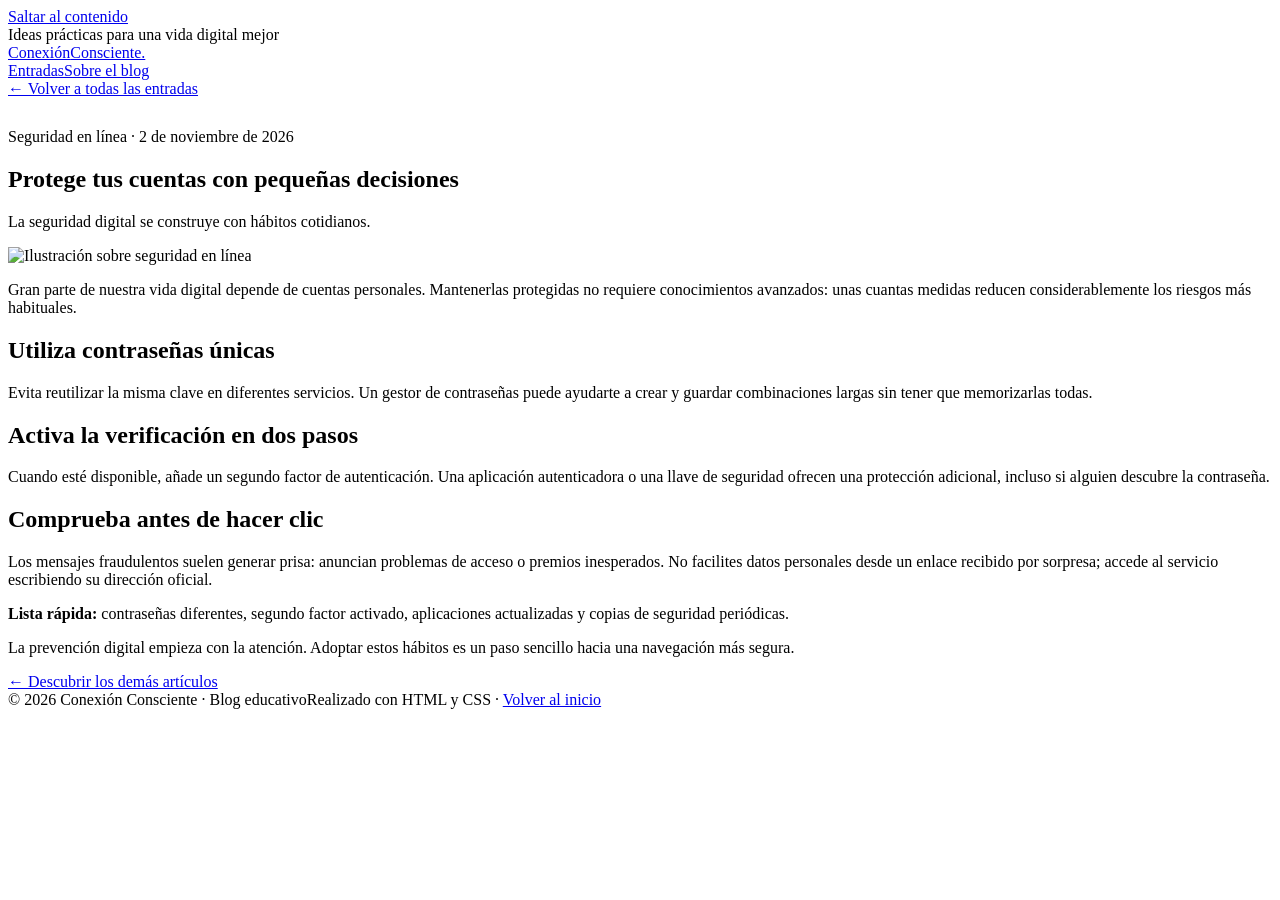
==== protege-tus-cuentas.html @ 4d362c2f "Publicar protege-tus-cuentas.html" ====
<!doctype html><html lang="es"><head><meta charset="utf-8"><meta name="viewport" content="width=device-width, initial-scale=1"><meta name="description" content="Contraseñas, doble verificación y enlaces sospechosos: una guía básica para navegar con confianza."><title>Protege tus cuentas con pequeñas decisiones | Conexión Consciente</title><link rel="stylesheet" href="assets/styles.css"></head><body><a class="skip" href="#contenido">Saltar al contenido</a><div class="topbar">Ideas prácticas para una vida digital mejor</div><header class="site-header"><nav class="nav wrap" aria-label="Navegación principal"><a class="brand" href="index.html">Conexión<span>Consciente.</span></a><div class="nav-links"><a href="index.html#entradas">Entradas</a><a href="index.html#sobre-el-blog">Sobre el blog</a></div></nav></header><main id="contenido"><article class="article-layout"><a class="back" href="index.html#entradas">← Volver a todas las entradas</a><p class="eyebrow" style="margin-top:30px">Seguridad en línea · 2 de noviembre de 2026</p><h1 class="article-title">Protege tus cuentas con pequeñas decisiones</h1><p class="article-subtitle">La seguridad digital se construye con hábitos cotidianos.</p><img class="article-hero" src="assets/seguridad.svg" alt="Ilustración sobre seguridad en línea"><div class="article-content"><p>Gran parte de nuestra vida digital depende de cuentas personales. Mantenerlas protegidas no requiere conocimientos avanzados: unas cuantas medidas reducen considerablemente los riesgos más habituales.</p><h2>Utiliza contraseñas únicas</h2><p>Evita reutilizar la misma clave en diferentes servicios. Un gestor de contraseñas puede ayudarte a crear y guardar combinaciones largas sin tener que memorizarlas todas.</p><h2>Activa la verificación en dos pasos</h2><p>Cuando esté disponible, añade un segundo factor de autenticación. Una aplicación autenticadora o una llave de seguridad ofrecen una protección adicional, incluso si alguien descubre la contraseña.</p><h2>Comprueba antes de hacer clic</h2><p>Los mensajes fraudulentos suelen generar prisa: anuncian problemas de acceso o premios inesperados. No facilites datos personales desde un enlace recibido por sorpresa; accede al servicio escribiendo su dirección oficial.</p><div class="note"><strong>Lista rápida:</strong> contraseñas diferentes, segundo factor activado, aplicaciones actualizadas y copias de seguridad periódicas.</div><p>La prevención digital empieza con la atención. Adoptar estos hábitos es un paso sencillo hacia una navegación más segura.</p></div><div class="article-footer"><a class="read-link" href="index.html#entradas">← Descubrir los demás artículos</a></div></article></main><footer class="footer"><div class="wrap footer-inner"><span>© 2026 Conexión Consciente · Blog educativo</span><span>Realizado con HTML y CSS · <a href="index.html">Volver al inicio</a></span></div></footer></body></html>
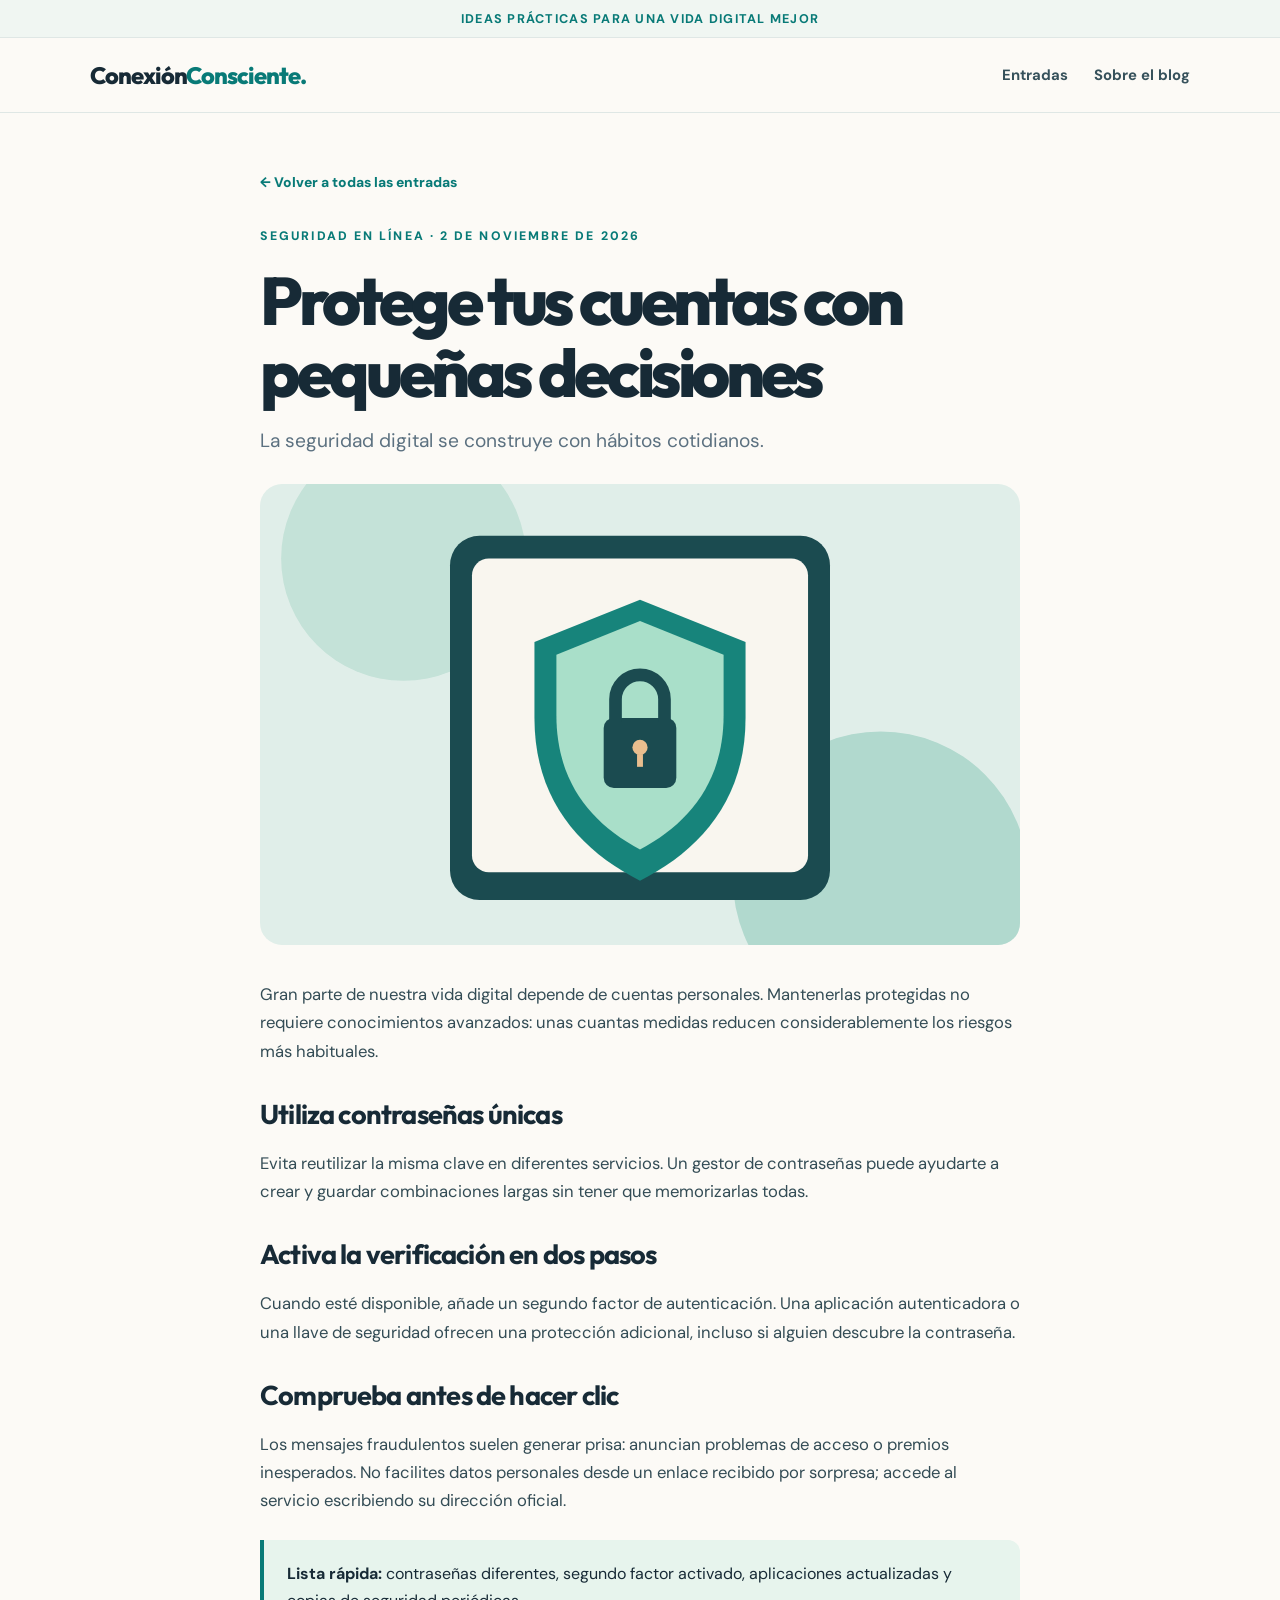
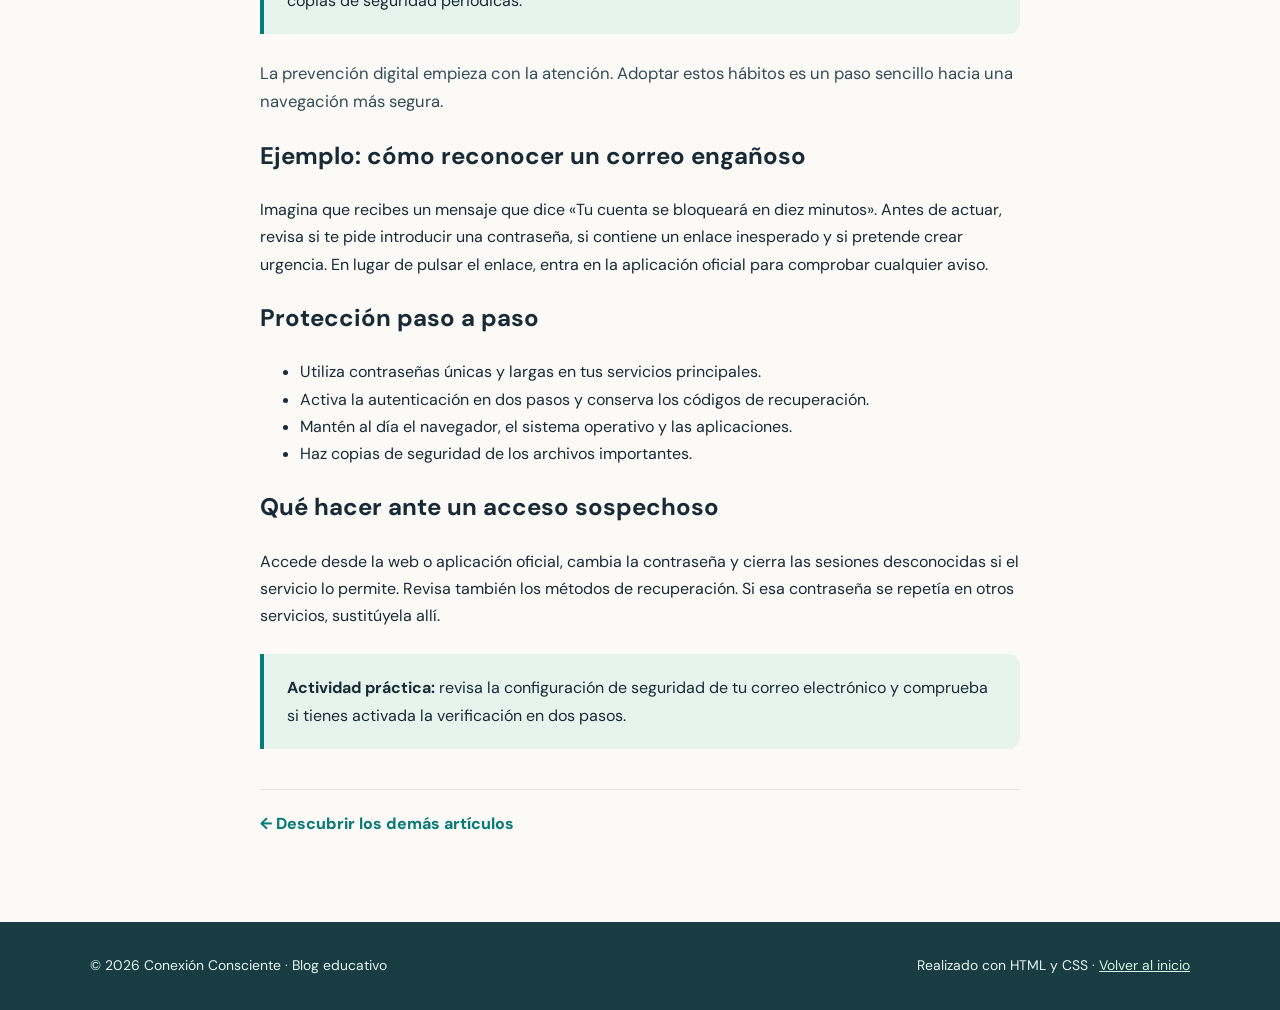
==== commit 6bca21a0: "Ampliar explicaciones y ejemplos de protege-tus-cuentas.html" ====
--- a/protege-tus-cuentas.html
+++ b/protege-tus-cuentas.html
@@ -1 +1 @@
-<!doctype html><html lang="es"><head><meta charset="utf-8"><meta name="viewport" content="width=device-width, initial-scale=1"><meta name="description" content="Contraseñas, doble verificación y enlaces sospechosos: una guía básica para navegar con confianza."><title>Protege tus cuentas con pequeñas decisiones | Conexión Consciente</title><link rel="stylesheet" href="assets/styles.css"></head><body><a class="skip" href="#contenido">Saltar al contenido</a><div class="topbar">Ideas prácticas para una vida digital mejor</div><header class="site-header"><nav class="nav wrap" aria-label="Navegación principal"><a class="brand" href="index.html">Conexión<span>Consciente.</span></a><div class="nav-links"><a href="index.html#entradas">Entradas</a><a href="index.html#sobre-el-blog">Sobre el blog</a></div></nav></header><main id="contenido"><article class="article-layout"><a class="back" href="index.html#entradas">← Volver a todas las entradas</a><p class="eyebrow" style="margin-top:30px">Seguridad en línea · 2 de noviembre de 2026</p><h1 class="article-title">Protege tus cuentas con pequeñas decisiones</h1><p class="article-subtitle">La seguridad digital se construye con hábitos cotidianos.</p><img class="article-hero" src="assets/seguridad.svg" alt="Ilustración sobre seguridad en línea"><div class="article-content"><p>Gran parte de nuestra vida digital depende de cuentas personales. Mantenerlas protegidas no requiere conocimientos avanzados: unas cuantas medidas reducen considerablemente los riesgos más habituales.</p><h2>Utiliza contraseñas únicas</h2><p>Evita reutilizar la misma clave en diferentes servicios. Un gestor de contraseñas puede ayudarte a crear y guardar combinaciones largas sin tener que memorizarlas todas.</p><h2>Activa la verificación en dos pasos</h2><p>Cuando esté disponible, añade un segundo factor de autenticación. Una aplicación autenticadora o una llave de seguridad ofrecen una protección adicional, incluso si alguien descubre la contraseña.</p><h2>Comprueba antes de hacer clic</h2><p>Los mensajes fraudulentos suelen generar prisa: anuncian problemas de acceso o premios inesperados. No facilites datos personales desde un enlace recibido por sorpresa; accede al servicio escribiendo su dirección oficial.</p><div class="note"><strong>Lista rápida:</strong> contraseñas diferentes, segundo factor activado, aplicaciones actualizadas y copias de seguridad periódicas.</div><p>La prevención digital empieza con la atención. Adoptar estos hábitos es un paso sencillo hacia una navegación más segura.</p></div><div class="article-footer"><a class="read-link" href="index.html#entradas">← Descubrir los demás artículos</a></div></article></main><footer class="footer"><div class="wrap footer-inner"><span>© 2026 Conexión Consciente · Blog educativo</span><span>Realizado con HTML y CSS · <a href="index.html">Volver al inicio</a></span></div></footer></body></html>+<!doctype html><html lang="es"><head><meta charset="utf-8"><meta name="viewport" content="width=device-width, initial-scale=1"><meta name="description" content="Contraseñas, doble verificación y enlaces sospechosos: una guía básica para navegar con confianza."><title>Protege tus cuentas con pequeñas decisiones | Conexión Consciente</title><link rel="stylesheet" href="assets/styles.css"></head><body><a class="skip" href="#contenido">Saltar al contenido</a><div class="topbar">Ideas prácticas para una vida digital mejor</div><header class="site-header"><nav class="nav wrap" aria-label="Navegación principal"><a class="brand" href="index.html">Conexión<span>Consciente.</span></a><div class="nav-links"><a href="index.html#entradas">Entradas</a><a href="index.html#sobre-el-blog">Sobre el blog</a></div></nav></header><main id="contenido"><article class="article-layout"><a class="back" href="index.html#entradas">← Volver a todas las entradas</a><p class="eyebrow" style="margin-top:30px">Seguridad en línea · 2 de noviembre de 2026</p><h1 class="article-title">Protege tus cuentas con pequeñas decisiones</h1><p class="article-subtitle">La seguridad digital se construye con hábitos cotidianos.</p><img class="article-hero" src="assets/seguridad.svg" alt="Ilustración sobre seguridad en línea"><div class="article-content"><p>Gran parte de nuestra vida digital depende de cuentas personales. Mantenerlas protegidas no requiere conocimientos avanzados: unas cuantas medidas reducen considerablemente los riesgos más habituales.</p><h2>Utiliza contraseñas únicas</h2><p>Evita reutilizar la misma clave en diferentes servicios. Un gestor de contraseñas puede ayudarte a crear y guardar combinaciones largas sin tener que memorizarlas todas.</p><h2>Activa la verificación en dos pasos</h2><p>Cuando esté disponible, añade un segundo factor de autenticación. Una aplicación autenticadora o una llave de seguridad ofrecen una protección adicional, incluso si alguien descubre la contraseña.</p><h2>Comprueba antes de hacer clic</h2><p>Los mensajes fraudulentos suelen generar prisa: anuncian problemas de acceso o premios inesperados. No facilites datos personales desde un enlace recibido por sorpresa; accede al servicio escribiendo su dirección oficial.</p><div class="note"><strong>Lista rápida:</strong> contraseñas diferentes, segundo factor activado, aplicaciones actualizadas y copias de seguridad periódicas.</div><p>La prevención digital empieza con la atención. Adoptar estos hábitos es un paso sencillo hacia una navegación más segura.</p></div><h2>Ejemplo: cómo reconocer un correo engañoso</h2><p>Imagina que recibes un mensaje que dice «Tu cuenta se bloqueará en diez minutos». Antes de actuar, revisa si te pide introducir una contraseña, si contiene un enlace inesperado y si pretende crear urgencia. En lugar de pulsar el enlace, entra en la aplicación oficial para comprobar cualquier aviso.</p><h2>Protección paso a paso</h2><ul><li>Utiliza contraseñas únicas y largas en tus servicios principales.</li><li>Activa la autenticación en dos pasos y conserva los códigos de recuperación.</li><li>Mantén al día el navegador, el sistema operativo y las aplicaciones.</li><li>Haz copias de seguridad de los archivos importantes.</li></ul><h2>Qué hacer ante un acceso sospechoso</h2><p>Accede desde la web o aplicación oficial, cambia la contraseña y cierra las sesiones desconocidas si el servicio lo permite. Revisa también los métodos de recuperación. Si esa contraseña se repetía en otros servicios, sustitúyela allí.</p><div class="note"><strong>Actividad práctica:</strong> revisa la configuración de seguridad de tu correo electrónico y comprueba si tienes activada la verificación en dos pasos.</div></div><div class="article-footer"><a class="read-link" href="index.html#entradas">← Descubrir los demás artículos</a></div></article></main><footer class="footer"><div class="wrap footer-inner"><span>© 2026 Conexión Consciente · Blog educativo</span><span>Realizado con HTML y CSS · <a href="index.html">Volver al inicio</a></span></div></footer></body></html>
--- a/assets/styles.css
+++ b/assets/styles.css
@@ -0,0 +1,4 @@
+@import url('https://fonts.googleapis.com/css2?family=DM+Sans:wght@400;500;600;700&family=Outfit:wght@400;500;600;700;800&display=swap');
+:root{--ink:#172a36;--muted:#5c7180;--sea:#087a77;--mint:#d9f3e9;--cream:#fcfaf6;--border:#dfe7e5;--shadow:0 16px 45px rgba(22,62,65,.10)}
+*{box-sizing:border-box}html{scroll-behavior:smooth}body{margin:0;background:var(--cream);color:var(--ink);font-family:'DM Sans',Arial,sans-serif;line-height:1.7}a{color:inherit}a:focus-visible{outline:3px solid #f5a65c;outline-offset:4px}img{max-width:100%;display:block}.wrap{width:min(1100px,calc(100% - 42px));margin:auto}.topbar{background:#f0f6f2;border-bottom:1px solid var(--border);font-size:.79rem;color:var(--sea);font-weight:700;letter-spacing:.1em;text-transform:uppercase;text-align:center;padding:8px 12px}.site-header{background:rgba(252,250,246,.96);border-bottom:1px solid var(--border);position:sticky;top:0;z-index:10;backdrop-filter:blur(10px)}.nav{display:flex;justify-content:space-between;align-items:center;gap:20px;min-height:74px}.brand{text-decoration:none;font-family:Outfit,Arial,sans-serif;font-size:1.48rem;font-weight:800;letter-spacing:-.045em}.brand span{color:var(--sea)}.nav-links{display:flex;gap:26px;align-items:center}.nav-links a{font-size:.93rem;font-weight:700;text-decoration:none;color:#36515b}.nav-links a:hover,.nav-links a[aria-current=page]{color:var(--sea)}.hero{padding:85px 0 75px;display:grid;grid-template-columns:1.05fr .95fr;align-items:center;gap:45px}.eyebrow{color:var(--sea);font-size:.77rem;text-transform:uppercase;font-weight:800;letter-spacing:.17em;margin:0 0 17px}.hero h1,.article-title{font-family:Outfit,Arial,sans-serif;font-weight:800;line-height:1.08;letter-spacing:-.065em;font-size:clamp(2.8rem,6.1vw,5.1rem);margin:0 0 24px}.hero h1 em{font-style:normal;color:var(--sea)}.lead{font-size:1.14rem;color:var(--muted);max-width:540px;line-height:1.8}.btn{display:inline-flex;align-items:center;gap:10px;background:var(--sea);color:white;border-radius:40px;padding:12px 22px;text-decoration:none;font-weight:700;margin-top:16px}.btn:hover{background:#075f5d}.hero-art{border-radius:30px;box-shadow:var(--shadow);overflow:hidden;background:#c7ebe0}.hero-art img{width:100%;height:100%;object-fit:cover}.section{padding:15px 0 90px}.section-head{display:flex;justify-content:space-between;align-items:end;gap:15px;margin-bottom:30px}.section h2,.about h2{font-family:Outfit,Arial,sans-serif;font-size:2.25rem;line-height:1.18;letter-spacing:-.045em;margin:0}.section-head p{color:var(--muted);margin:0}.cards{display:grid;grid-template-columns:repeat(3,minmax(0,1fr));gap:22px}.post-card{background:white;border:1px solid var(--border);border-radius:21px;overflow:hidden;box-shadow:0 8px 23px rgba(22,62,65,.04);transition:transform .2s,box-shadow .2s}.post-card:hover{transform:translateY(-5px);box-shadow:var(--shadow)}.post-card img{width:100%;aspect-ratio:1.45;object-fit:cover}.post-body{padding:22px}.meta{font-size:.79rem;font-weight:800;letter-spacing:.09em;text-transform:uppercase;color:var(--sea)}.post-card h3{font-family:Outfit,Arial,sans-serif;font-size:1.42rem;line-height:1.25;margin:11px 0;letter-spacing:-.025em}.post-card p{color:var(--muted);margin:0 0 20px;font-size:.93rem}.read-link{color:var(--sea);font-weight:800;text-decoration:none}.read-link:hover{text-decoration:underline}.about{background:#eaf4ed;padding:55px 0;margin-bottom:0}.about-inner{display:grid;grid-template-columns:1fr 1.4fr;gap:35px}.about p{color:#445d63;margin:5px 0 0}.footer{background:#183c42;color:#e7f6f2;padding:32px 0}.footer-inner{display:flex;justify-content:space-between;gap:20px;align-items:center;font-size:.87rem}.footer a{color:#d1f5df}.article-layout{width:min(760px,calc(100% - 42px));margin:0 auto;padding:55px 0 85px}.back{font-size:.87rem;color:var(--sea);font-weight:800;text-decoration:none}.article-title{font-size:clamp(2.5rem,5.5vw,4.2rem);margin:14px 0 16px}.article-subtitle{font-size:1.2rem;color:var(--muted);margin:0 0 26px}.article-hero{width:100%;border-radius:22px;aspect-ratio:1.65;object-fit:cover;margin:27px 0 35px}.article-content h2{font-family:Outfit,Arial,sans-serif;letter-spacing:-.03em;font-size:1.7rem;line-height:1.3;margin:32px 0 11px}.article-content p,.article-content li{font-size:1.04rem;color:#334c55}.article-content ul{padding-left:25px}.article-content li{margin:8px 0}.note{padding:20px 23px;border-left:4px solid var(--sea);background:#e7f4ed;border-radius:0 12px 12px 0;margin:25px 0}.article-footer{border-top:1px solid var(--border);margin-top:40px;padding-top:20px}.skip{position:absolute;left:-9999px}.skip:focus{left:8px;top:8px;z-index:20;background:white;padding:12px}
+@media(max-width:780px){.hero{grid-template-columns:1fr;padding:60px 0 48px}.hero-art{max-width:520px}.cards{grid-template-columns:1fr 1fr}.about-inner{grid-template-columns:1fr}.section-head{display:block}.nav-links{gap:14px}.section-head p{margin-top:8px}}@media(max-width:560px){.cards{grid-template-columns:1fr}.nav{min-height:66px}.brand{font-size:1.25rem}.nav-links{gap:12px}.nav-links a{font-size:.82rem}.hero{gap:28px}.section{padding-bottom:55px}.footer-inner{flex-direction:column;align-items:flex-start}}
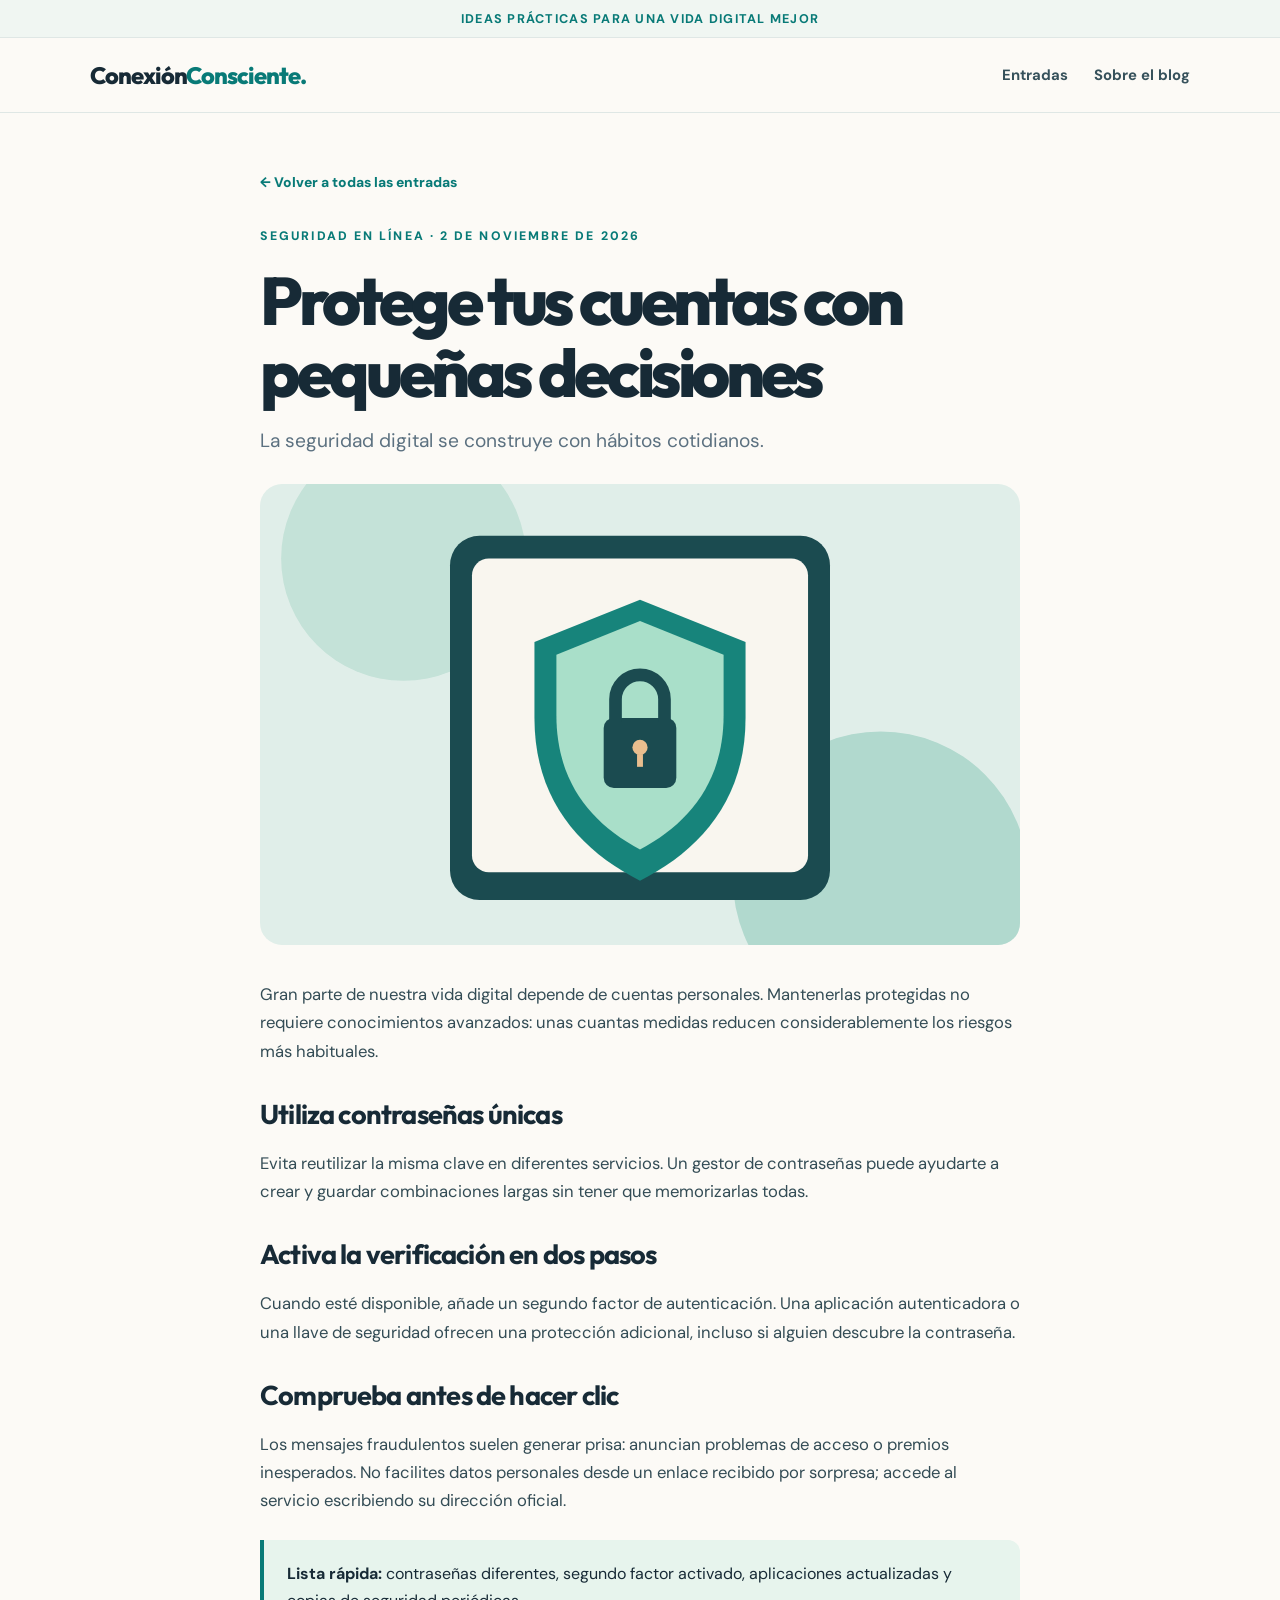
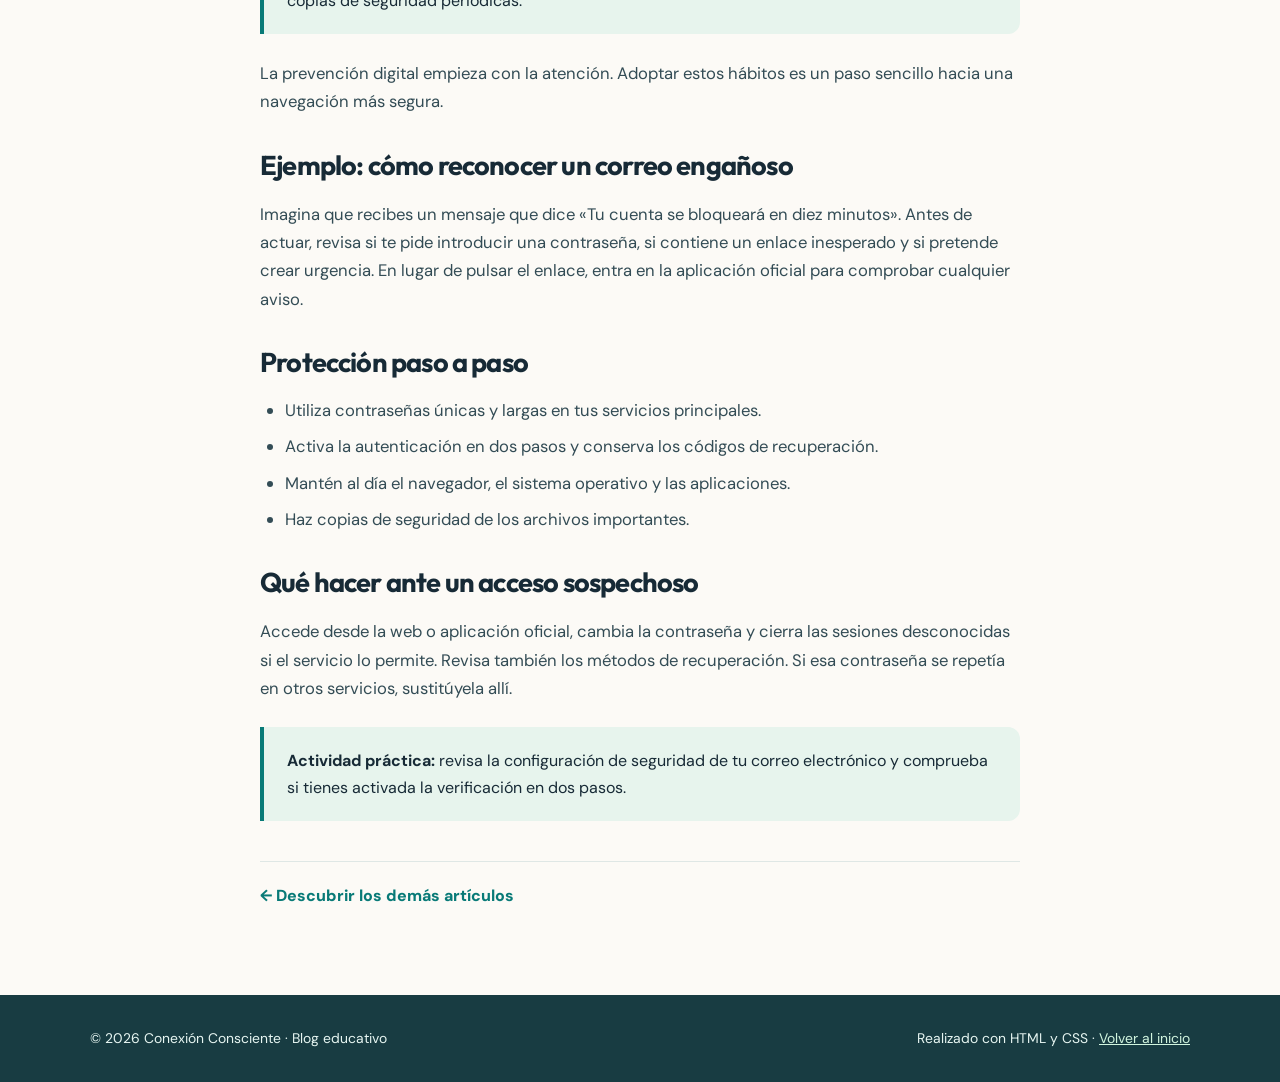
==== commit a1d28727: "Corregir estructura HTML del artículo" ====
--- a/protege-tus-cuentas.html
+++ b/protege-tus-cuentas.html
@@ -1 +1 @@
-<!doctype html><html lang="es"><head><meta charset="utf-8"><meta name="viewport" content="width=device-width, initial-scale=1"><meta name="description" content="Contraseñas, doble verificación y enlaces sospechosos: una guía básica para navegar con confianza."><title>Protege tus cuentas con pequeñas decisiones | Conexión Consciente</title><link rel="stylesheet" href="assets/styles.css"></head><body><a class="skip" href="#contenido">Saltar al contenido</a><div class="topbar">Ideas prácticas para una vida digital mejor</div><header class="site-header"><nav class="nav wrap" aria-label="Navegación principal"><a class="brand" href="index.html">Conexión<span>Consciente.</span></a><div class="nav-links"><a href="index.html#entradas">Entradas</a><a href="index.html#sobre-el-blog">Sobre el blog</a></div></nav></header><main id="contenido"><article class="article-layout"><a class="back" href="index.html#entradas">← Volver a todas las entradas</a><p class="eyebrow" style="margin-top:30px">Seguridad en línea · 2 de noviembre de 2026</p><h1 class="article-title">Protege tus cuentas con pequeñas decisiones</h1><p class="article-subtitle">La seguridad digital se construye con hábitos cotidianos.</p><img class="article-hero" src="assets/seguridad.svg" alt="Ilustración sobre seguridad en línea"><div class="article-content"><p>Gran parte de nuestra vida digital depende de cuentas personales. Mantenerlas protegidas no requiere conocimientos avanzados: unas cuantas medidas reducen considerablemente los riesgos más habituales.</p><h2>Utiliza contraseñas únicas</h2><p>Evita reutilizar la misma clave en diferentes servicios. Un gestor de contraseñas puede ayudarte a crear y guardar combinaciones largas sin tener que memorizarlas todas.</p><h2>Activa la verificación en dos pasos</h2><p>Cuando esté disponible, añade un segundo factor de autenticación. Una aplicación autenticadora o una llave de seguridad ofrecen una protección adicional, incluso si alguien descubre la contraseña.</p><h2>Comprueba antes de hacer clic</h2><p>Los mensajes fraudulentos suelen generar prisa: anuncian problemas de acceso o premios inesperados. No facilites datos personales desde un enlace recibido por sorpresa; accede al servicio escribiendo su dirección oficial.</p><div class="note"><strong>Lista rápida:</strong> contraseñas diferentes, segundo factor activado, aplicaciones actualizadas y copias de seguridad periódicas.</div><p>La prevención digital empieza con la atención. Adoptar estos hábitos es un paso sencillo hacia una navegación más segura.</p></div><h2>Ejemplo: cómo reconocer un correo engañoso</h2><p>Imagina que recibes un mensaje que dice «Tu cuenta se bloqueará en diez minutos». Antes de actuar, revisa si te pide introducir una contraseña, si contiene un enlace inesperado y si pretende crear urgencia. En lugar de pulsar el enlace, entra en la aplicación oficial para comprobar cualquier aviso.</p><h2>Protección paso a paso</h2><ul><li>Utiliza contraseñas únicas y largas en tus servicios principales.</li><li>Activa la autenticación en dos pasos y conserva los códigos de recuperación.</li><li>Mantén al día el navegador, el sistema operativo y las aplicaciones.</li><li>Haz copias de seguridad de los archivos importantes.</li></ul><h2>Qué hacer ante un acceso sospechoso</h2><p>Accede desde la web o aplicación oficial, cambia la contraseña y cierra las sesiones desconocidas si el servicio lo permite. Revisa también los métodos de recuperación. Si esa contraseña se repetía en otros servicios, sustitúyela allí.</p><div class="note"><strong>Actividad práctica:</strong> revisa la configuración de seguridad de tu correo electrónico y comprueba si tienes activada la verificación en dos pasos.</div></div><div class="article-footer"><a class="read-link" href="index.html#entradas">← Descubrir los demás artículos</a></div></article></main><footer class="footer"><div class="wrap footer-inner"><span>© 2026 Conexión Consciente · Blog educativo</span><span>Realizado con HTML y CSS · <a href="index.html">Volver al inicio</a></span></div></footer></body></html>+<!doctype html><html lang="es"><head><meta charset="utf-8"><meta name="viewport" content="width=device-width, initial-scale=1"><meta name="description" content="Contraseñas, doble verificación y enlaces sospechosos: una guía básica para navegar con confianza."><title>Protege tus cuentas con pequeñas decisiones | Conexión Consciente</title><link rel="stylesheet" href="assets/styles.css"></head><body><a class="skip" href="#contenido">Saltar al contenido</a><div class="topbar">Ideas prácticas para una vida digital mejor</div><header class="site-header"><nav class="nav wrap" aria-label="Navegación principal"><a class="brand" href="index.html">Conexión<span>Consciente.</span></a><div class="nav-links"><a href="index.html#entradas">Entradas</a><a href="index.html#sobre-el-blog">Sobre el blog</a></div></nav></header><main id="contenido"><article class="article-layout"><a class="back" href="index.html#entradas">← Volver a todas las entradas</a><p class="eyebrow" style="margin-top:30px">Seguridad en línea · 2 de noviembre de 2026</p><h1 class="article-title">Protege tus cuentas con pequeñas decisiones</h1><p class="article-subtitle">La seguridad digital se construye con hábitos cotidianos.</p><img class="article-hero" src="assets/seguridad.svg" alt="Ilustración sobre seguridad en línea"><div class="article-content"><p>Gran parte de nuestra vida digital depende de cuentas personales. Mantenerlas protegidas no requiere conocimientos avanzados: unas cuantas medidas reducen considerablemente los riesgos más habituales.</p><h2>Utiliza contraseñas únicas</h2><p>Evita reutilizar la misma clave en diferentes servicios. Un gestor de contraseñas puede ayudarte a crear y guardar combinaciones largas sin tener que memorizarlas todas.</p><h2>Activa la verificación en dos pasos</h2><p>Cuando esté disponible, añade un segundo factor de autenticación. Una aplicación autenticadora o una llave de seguridad ofrecen una protección adicional, incluso si alguien descubre la contraseña.</p><h2>Comprueba antes de hacer clic</h2><p>Los mensajes fraudulentos suelen generar prisa: anuncian problemas de acceso o premios inesperados. No facilites datos personales desde un enlace recibido por sorpresa; accede al servicio escribiendo su dirección oficial.</p><div class="note"><strong>Lista rápida:</strong> contraseñas diferentes, segundo factor activado, aplicaciones actualizadas y copias de seguridad periódicas.</div><p>La prevención digital empieza con la atención. Adoptar estos hábitos es un paso sencillo hacia una navegación más segura.</p><h2>Ejemplo: cómo reconocer un correo engañoso</h2><p>Imagina que recibes un mensaje que dice «Tu cuenta se bloqueará en diez minutos». Antes de actuar, revisa si te pide introducir una contraseña, si contiene un enlace inesperado y si pretende crear urgencia. En lugar de pulsar el enlace, entra en la aplicación oficial para comprobar cualquier aviso.</p><h2>Protección paso a paso</h2><ul><li>Utiliza contraseñas únicas y largas en tus servicios principales.</li><li>Activa la autenticación en dos pasos y conserva los códigos de recuperación.</li><li>Mantén al día el navegador, el sistema operativo y las aplicaciones.</li><li>Haz copias de seguridad de los archivos importantes.</li></ul><h2>Qué hacer ante un acceso sospechoso</h2><p>Accede desde la web o aplicación oficial, cambia la contraseña y cierra las sesiones desconocidas si el servicio lo permite. Revisa también los métodos de recuperación. Si esa contraseña se repetía en otros servicios, sustitúyela allí.</p><div class="note"><strong>Actividad práctica:</strong> revisa la configuración de seguridad de tu correo electrónico y comprueba si tienes activada la verificación en dos pasos.</div></div><div class="article-footer"><a class="read-link" href="index.html#entradas">← Descubrir los demás artículos</a></div></article></main><footer class="footer"><div class="wrap footer-inner"><span>© 2026 Conexión Consciente · Blog educativo</span><span>Realizado con HTML y CSS · <a href="index.html">Volver al inicio</a></span></div></footer></body></html>
